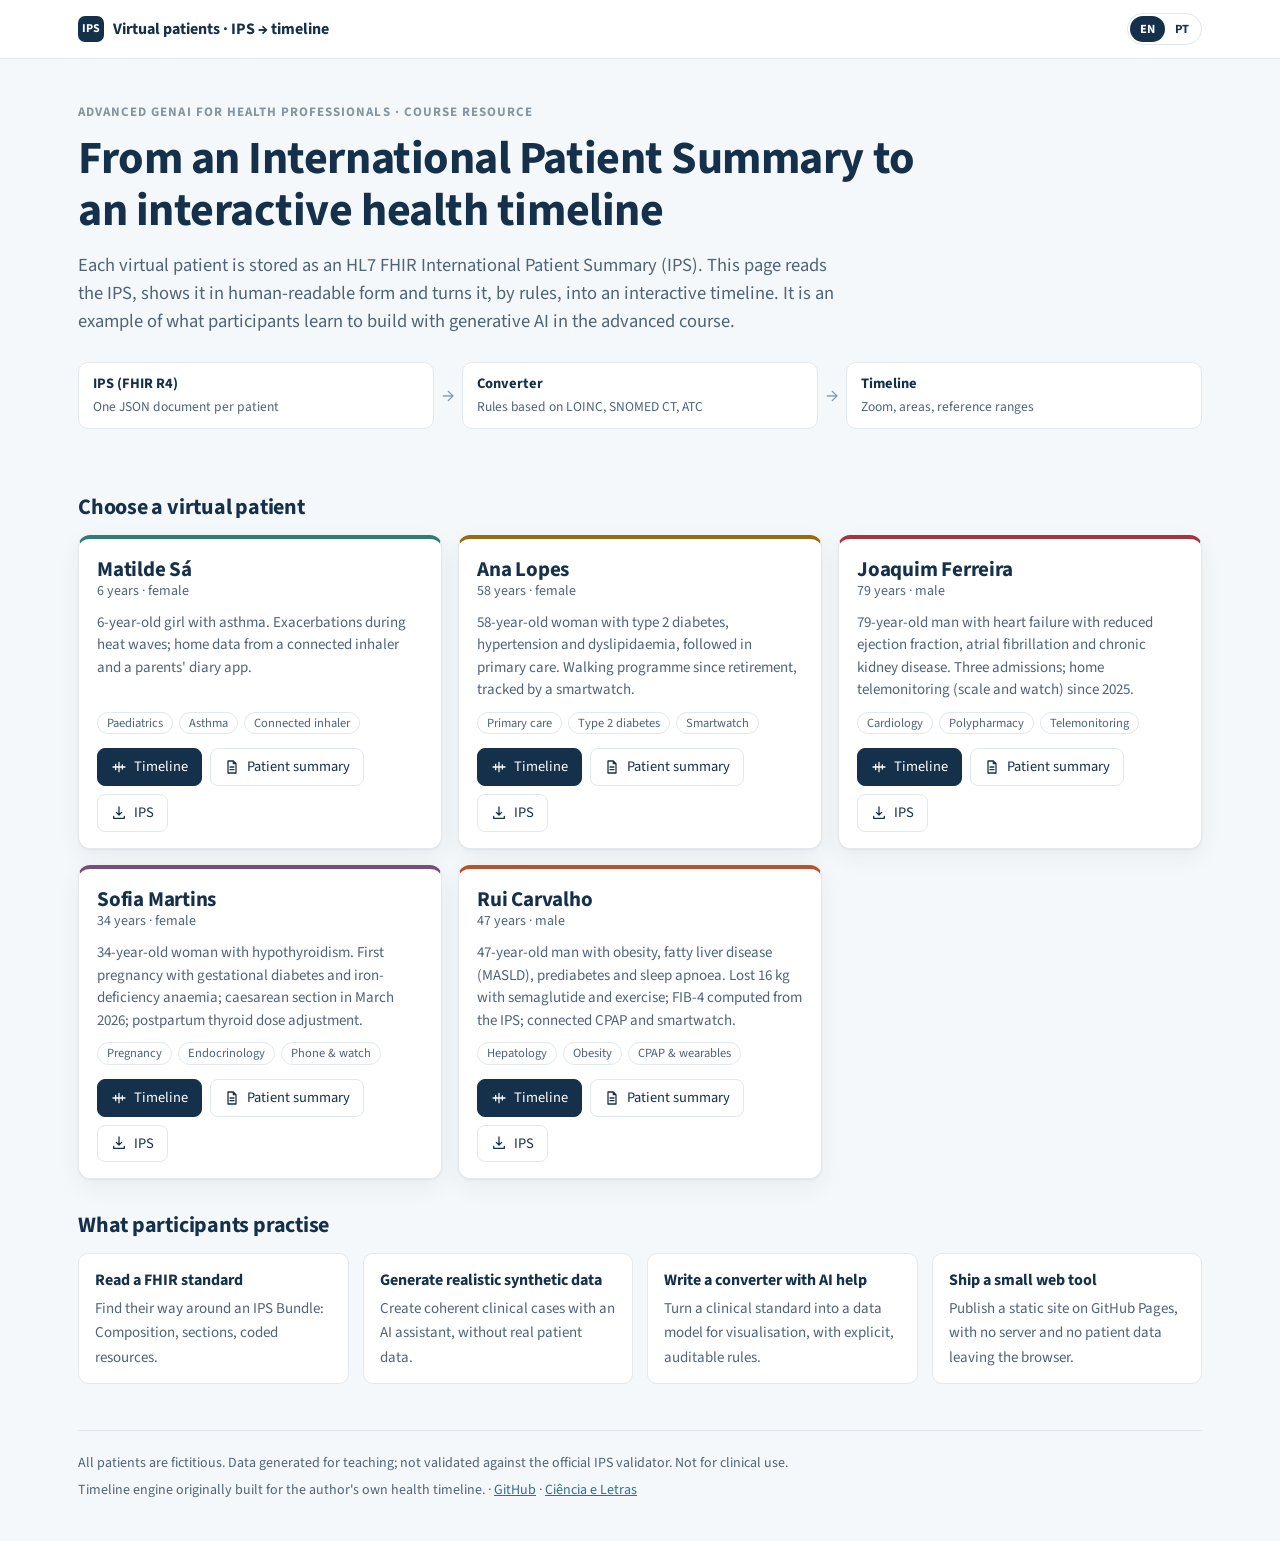
==== index.html @ 8f0e1347 "Virtual patients: IPS (FHIR R4) to interactive health timeline Five fictitious patients stored as In" ====
<!DOCTYPE html>
<html lang="en">
<head>
<meta charset="utf-8">
<meta name="viewport" content="width=device-width, initial-scale=1">
<title>Virtual patients · IPS → timeline</title>
<meta name="description" content="Virtual patients stored as HL7 FHIR International Patient Summaries, shown as human-readable summaries and interactive health timelines. A resource of the Advanced GenAI course for health professionals.">
<link rel="preconnect" href="https://fonts.googleapis.com">
<link href="https://fonts.googleapis.com/css2?family=Source+Sans+3:wght@400;600;700&display=swap" rel="stylesheet">
<link rel="stylesheet" href="assets/app.css">
<link rel="icon" href="data:image/svg+xml,%3Csvg xmlns='http://www.w3.org/2000/svg' viewBox='0 0 32 32'%3E%3Crect width='32' height='32' rx='7' fill='%2314304A'/%3E%3Cpath d='M5 16h22M10 11v10M16 8v16M22 12v8' stroke='white' stroke-width='2.4' stroke-linecap='round'/%3E%3C/svg%3E">
</head>
<body>
<div class="top"><div class="wrap top-in">
  <a class="brand" href="./"><span class="dot">IPS</span><span class="t" data-t="brand">Virtual patients · IPS → timeline</span></a>
  <div class="lang" role="group" aria-label="Language"><button data-lang="en" aria-pressed="true">EN</button><button data-lang="pt" aria-pressed="false">PT</button></div>
</div></div>

<main class="wrap">
  <section class="hero">
    <div class="eyebrow" data-t="eyebrow"></div>
    <h1 data-t="h1"></h1>
    <p class="lead" data-t="lead"></p>
    <div class="pipeline" aria-hidden="true">
      <div class="step"><b data-t="s1"></b><span data-t="s1d"></span></div><div class="arrow">→</div>
      <div class="step"><b data-t="s2"></b><span data-t="s2d"></span></div><div class="arrow">→</div>
      <div class="step"><b data-t="s3"></b><span data-t="s3d"></span></div>
    </div>
  </section>

  <h2 class="sec" data-t="choose"></h2>
  <div class="grid" id="patients"><p class="muted" data-t="loading"></p></div>

  <h2 class="sec" data-t="learnH"></h2>
  <div class="learn">
    <div><b data-t="l1"></b><span data-t="l1d"></span></div>
    <div><b data-t="l2"></b><span data-t="l2d"></span></div>
    <div><b data-t="l3"></b><span data-t="l3d"></span></div>
    <div><b data-t="l4"></b><span data-t="l4d"></span></div>
  </div>

  <footer class="site">
    <p data-t="foot1"></p>
    <p><span data-t="foot2"></span> · <a href="https://github.com/ricardojccorreia/ips-timeline">GitHub</a> · <a href="https://ciencia-letras.github.io">Ciência e Letras</a></p>
  </footer>
</main>

<script src="assets/app.js"></script>
<script>
(function () {
  const { t, esc, I, lang } = APP;
  let list = [];
  function render() {
    const L = lang();
    document.getElementById("patients").innerHTML = list.map(p => {
      const c = p.card[L] || p.card.en;
      return `<article class="card" style="--acc:var(--c-${esc(p.accent)})">
        <div><h3>${esc(p.name)}</h3><div class="who">${p.age} ${t("years")} · ${t(p.gender)}</div></div>
        <p>${esc(c.summary)}</p>
        <div class="tags">${c.tags.map(x => `<span class="tag">${esc(x)}</span>`).join("")}</div>
        <div class="actions">
          <a class="btn primary" href="patient.html?id=${encodeURIComponent(p.id)}#timeline">${I.tl}${t("open")}</a>
          <a class="btn" href="patient.html?id=${encodeURIComponent(p.id)}#summary">${I.doc}${t("summary")}</a>
          <a class="btn" href="${esc(p.ips)}" download="${esc(p.id)}-ips.json" aria-label="${t("download")}: ${esc(p.name)}">${I.dl}IPS</a>
        </div></article>`;
    }).join("");
  }
  fetch("patients/index.json").then(r => r.json()).then(d => { list = d; render(); })
    .catch(() => { document.getElementById("patients").innerHTML = `<p class="flag">${t("err")}</p>`; });
  document.addEventListener("langchange", render);
})();
</script>
</body>
</html>
---- assets/app.css ----
/* Virtual patients · IPS → timeline. Same palette as the timeline engine. */
:root {
  --bg: #F5F8FA; --surface: #FFFFFF; --ink: #14304A; --ink2: #4E6478; --ink3: #8496A6;
  --grid: #E1E8EE; --band: #E2F1E8; --point: #2F6E8E; --alert: #B8205F; --ok: #1F7A4D;
  --accent: #2F6E8E; --code-bg: #0F1A24; --code-ink: #D6E2EC;
  --c-blue:#2F6E8E; --c-olive:#5B6B2E; --c-red:#A8323E; --c-ochre:#9A6A12; --c-purple:#6A4C93;
  --c-rust:#B5542C; --c-teal:#2E7D74; --c-green:#1F7A4D; --c-violet:#7A3E9D; --c-coral:#C0392B;
  --c-brown:#8C6D3F; --c-indigo:#3D5BA9; --c-plum:#7B4B7A; --c-slate:#5E6B78;
  --radius: 12px; --shadow: 0 1px 2px rgba(20,48,74,.06), 0 8px 24px rgba(20,48,74,.06);
  color-scheme: light;
}
@media (prefers-color-scheme: dark) {
  :root:not([data-theme="light"]) {
    --bg:#0F1A24; --surface:#152331; --ink:#E4ECF2; --ink2:#A7B8C6; --ink3:#6E8394;
    --grid:#22364A; --band:#183A2C; --point:#7DB7D6; --alert:#FF6FA5; --ok:#6FD39A; --accent:#7DB7D6; --code-bg:#0A131B;
    --c-blue:#7DB7D6; --c-olive:#A9BA6A; --c-red:#F07A84; --c-ochre:#E2B04F; --c-purple:#B59BE0;
    --c-rust:#F0946A; --c-teal:#6CCFC2; --c-green:#6FD39A; --c-violet:#C79BE8; --c-coral:#FF8A75;
    --c-brown:#D9B47A; --c-indigo:#8FA8F0; --c-plum:#D49AD2; --c-slate:#A9B6C2;
    --shadow: 0 1px 2px rgba(0,0,0,.3), 0 8px 24px rgba(0,0,0,.25); color-scheme: dark;
  }
}
* { box-sizing: border-box; }
html, body { margin: 0; background: var(--bg); color: var(--ink); }
body { font: 400 16px/1.5 "Source Sans 3", system-ui, -apple-system, "Segoe UI", Roboto, sans-serif; font-variant-numeric: tabular-nums; }
a { color: var(--point); }
h1, h2, h3 { margin: 0; line-height: 1.15; letter-spacing: -.01em; }
button, .btn { font: inherit; font-size: 14.5px; color: var(--ink); background: var(--surface); border: 1px solid var(--grid); border-radius: 8px;
  padding: 7px 13px; cursor: pointer; display: inline-flex; align-items: center; gap: 7px; text-decoration: none; white-space: nowrap; }
button:hover, .btn:hover { border-color: var(--ink3); }
.btn.primary { background: var(--ink); color: var(--surface); border-color: var(--ink); }
:focus-visible { outline: 2px solid var(--point); outline-offset: 2px; }
svg.i { width: 16px; height: 16px; fill: none; stroke: currentColor; stroke-width: 1.9; stroke-linecap: round; stroke-linejoin: round; flex-shrink: 0; }
.wrap { max-width: 1180px; margin: 0 auto; padding: 0 16px; }
@media (min-width: 720px) { .wrap { padding: 0 28px; } }
.muted { color: var(--ink2); }
.small { font-size: 13.5px; }

/* top bar */
.top { background: var(--surface); border-bottom: 1px solid var(--grid); position: sticky; top: 0; z-index: 30; }
.top-in { display: flex; align-items: center; gap: 14px; min-height: 58px; }
.brand { font-weight: 700; color: var(--ink); text-decoration: none; display: inline-flex; align-items: center; gap: 9px; min-width: 0; }
.brand .dot { width: 26px; height: 26px; border-radius: 7px; background: var(--ink); color: var(--surface); display: grid; place-items: center; font-size: 12px; flex-shrink: 0; }
.brand span.t { overflow: hidden; text-overflow: ellipsis; white-space: nowrap; }
.lang { margin-left: auto; display: inline-flex; border: 1px solid var(--grid); border-radius: 999px; padding: 2px; flex-shrink: 0; }
.lang button { border: 0; border-radius: 999px; padding: 4px 10px; font-size: 12.5px; font-weight: 700; background: transparent; }
.lang button[aria-pressed="true"] { background: var(--ink); color: var(--surface); }

/* home */
.hero { padding: 44px 0 26px; }
.eyebrow { font-size: 13px; font-weight: 700; letter-spacing: .08em; text-transform: uppercase; color: var(--ink3); margin-bottom: 10px; }
.hero h1 { font-size: clamp(30px, 4.6vw, 46px); max-width: 860px; }
.hero p.lead { font-size: 18.5px; color: var(--ink2); max-width: 760px; margin: 14px 0 0; }
.pipeline { display: flex; flex-wrap: wrap; align-items: stretch; gap: 8px; margin: 26px 0 6px; }
.pipeline .step { background: var(--surface); border: 1px solid var(--grid); border-radius: 10px; padding: 10px 14px; flex: 1 1 180px; }
.pipeline .step b { display: block; font-size: 14.5px; }
.pipeline .step span { font-size: 13.5px; color: var(--ink2); }
.pipeline .arrow { align-self: center; color: var(--ink3); font-size: 20px; }
@media (max-width: 720px) { .pipeline .arrow { display: none; } }
h2.sec { font-size: 22px; margin: 34px 0 14px; }
.grid { display: grid; grid-template-columns: repeat(auto-fill, minmax(300px, 1fr)); gap: 16px; }
.card { background: var(--surface); border: 1px solid var(--grid); border-radius: var(--radius); box-shadow: var(--shadow); padding: 18px 18px 16px;
  display: flex; flex-direction: column; gap: 10px; border-top: 4px solid var(--acc, var(--accent)); }
.card h3 { font-size: 21px; }
.card .who { font-size: 14px; color: var(--ink2); }
.card p { margin: 0; font-size: 15px; color: var(--ink2); flex: 1; }
.tags { display: flex; flex-wrap: wrap; gap: 6px; }
.tag { font-size: 12.5px; border: 1px solid var(--grid); border-radius: 999px; padding: 1px 9px; color: var(--ink2); }
.card .actions { display: flex; flex-wrap: wrap; gap: 8px; margin-top: 4px; }
.learn { display: grid; grid-template-columns: repeat(auto-fill, minmax(250px, 1fr)); gap: 14px; }
.learn div { background: var(--surface); border: 1px solid var(--grid); border-radius: 10px; padding: 14px 16px; }
.learn b { display: block; margin-bottom: 4px; }
.learn span { color: var(--ink2); font-size: 15px; }
footer.site { margin: 46px 0 0; padding: 22px 0 34px; border-top: 1px solid var(--grid); color: var(--ink2); font-size: 14px; }
footer.site p { margin: 0 0 6px; }

/* patient page */
.phead { display: flex; flex-wrap: wrap; align-items: center; gap: 10px 18px; padding: 14px 0 0; }
.phead h1 { font-size: 26px; }
.phead .meta { color: var(--ink2); font-size: 15px; }
.phead .tools { margin-left: auto; display: flex; gap: 8px; flex-wrap: wrap; }
.tabs { display: flex; gap: 2px; margin-top: 12px; overflow-x: auto; scrollbar-width: none; }
.tabs button { border: 0; border-bottom: 3px solid transparent; border-radius: 0; background: transparent; padding: 9px 14px; font-weight: 600; color: var(--ink2); }
.tabs button[aria-selected="true"] { color: var(--ink); border-bottom-color: var(--ink); }
.panel[hidden] { display: none; }
#tl-frame { display: block; width: 100%; border: 0; height: calc(100vh - 150px); min-height: 520px; background: var(--bg); }
.fict-note { background: var(--surface); border: 1px solid var(--alert); color: var(--alert); border-radius: 8px; padding: 2px 9px; font-size: 13px; font-weight: 600; }

/* IPS human-readable view */
.ips { padding: 18px 0 40px; display: grid; gap: 16px; }
.pcard { background: var(--surface); border: 1px solid var(--grid); border-radius: var(--radius); padding: 16px 18px; display: grid; grid-template-columns: repeat(auto-fill, minmax(140px, 1fr)); gap: 10px 20px; }
.pcard div b { display: block; font-size: 12.5px; text-transform: uppercase; letter-spacing: .06em; color: var(--ink3); font-weight: 700; }
.sect { background: var(--surface); border: 1px solid var(--grid); border-radius: var(--radius); overflow: hidden; }
.sect > header { display: flex; align-items: baseline; gap: 10px; flex-wrap: wrap; padding: 13px 18px; border-bottom: 1px solid var(--grid); }
.sect > header h2 { font-size: 18.5px; }
.sect > header .loinc { font-size: 12.5px; color: var(--ink3); }
.sect > header .n { margin-left: auto; font-size: 13px; color: var(--ink3); }
.tbl { width: 100%; border-collapse: collapse; font-size: 14.5px; }
.tbl th { text-align: left; font-size: 12.5px; text-transform: uppercase; letter-spacing: .05em; color: var(--ink3); font-weight: 700; padding: 8px 18px; background: var(--bg); }
.tbl td { padding: 9px 18px; border-top: 1px solid var(--grid); vertical-align: top; }
.tbl td.num { white-space: nowrap; }
.tbl .sub { color: var(--ink2); font-size: 13.5px; }
.scroll { overflow-x: auto; }
.code { display: inline-block; font: 600 11.5px/1.5 ui-monospace, SFMono-Regular, Menlo, monospace; border: 1px solid var(--grid); border-radius: 5px; padding: 0 5px; color: var(--ink2); margin: 2px 4px 0 0; white-space: nowrap; }
.flag { font-weight: 700; color: var(--alert); }
.ok { color: var(--ok); }
.spark { width: 90px; height: 24px; vertical-align: middle; }
@media (max-width: 640px) {
  .tbl th, .tbl td { padding: 8px 12px; }
  .hide-sm { display: none; }
  #tl-frame { height: calc(100vh - 190px); }
}

/* JSON / how-it-works */
.jsonbar { display: flex; flex-wrap: wrap; gap: 8px; align-items: center; padding: 16px 0 10px; }
pre.json { background: var(--code-bg); color: var(--code-ink); border-radius: var(--radius); padding: 16px 18px; overflow: auto; max-height: calc(100vh - 230px);
  font: 12.5px/1.55 ui-monospace, SFMono-Regular, Menlo, monospace; margin: 0 0 40px; }
pre.json .k { color: #8FC3E8; } pre.json .s { color: #B9DD9A; } pre.json .n { color: #F2C27A; } pre.json .b { color: #E59ACB; }
.how { padding: 18px 0 40px; display: grid; gap: 16px; max-width: 900px; }
.how .sect { padding: 16px 18px; }
.how ol, .how ul { margin: 8px 0 0; padding-left: 22px; }
.how li { margin: 4px 0; }
.how code { font: 13px ui-monospace, SFMono-Regular, Menlo, monospace; background: var(--bg); border: 1px solid var(--grid); border-radius: 4px; padding: 0 4px; }
.maptbl td:first-child { white-space: nowrap; font-family: ui-monospace, SFMono-Regular, Menlo, monospace; font-size: 13px; }
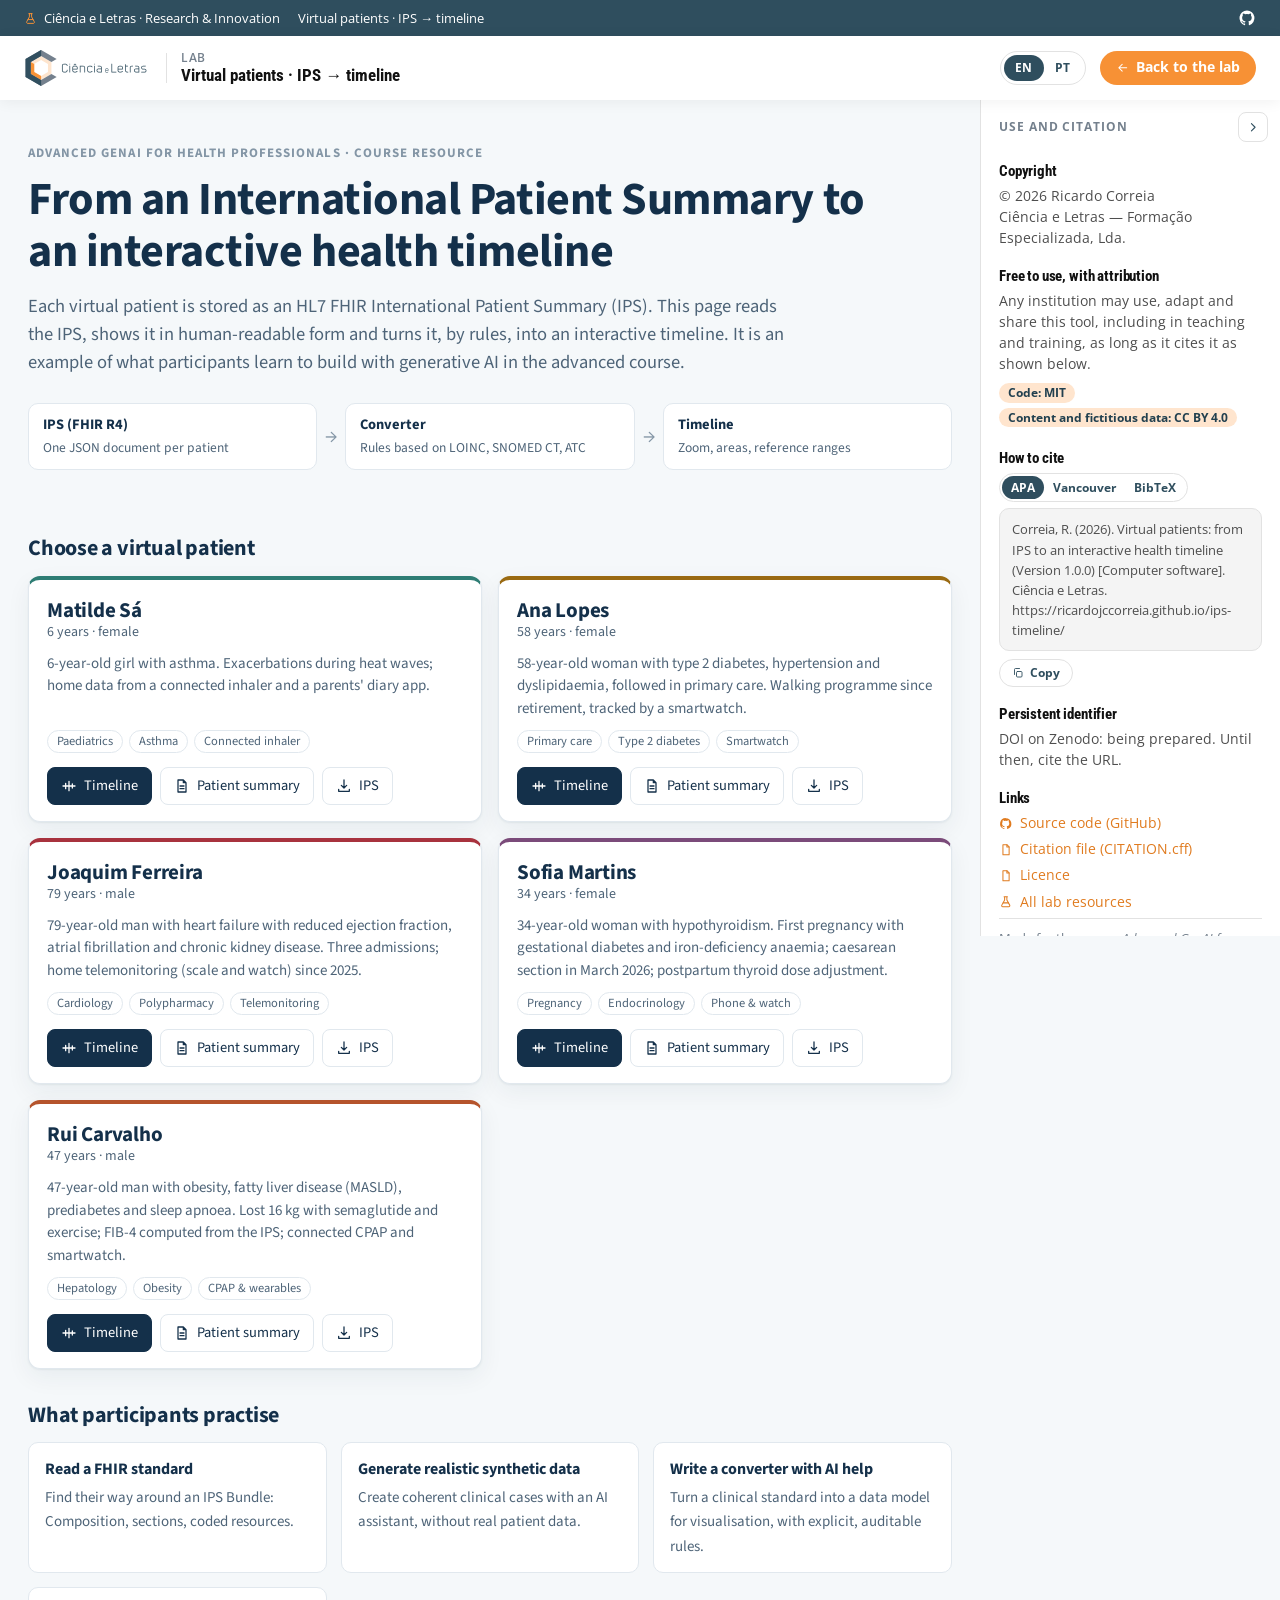
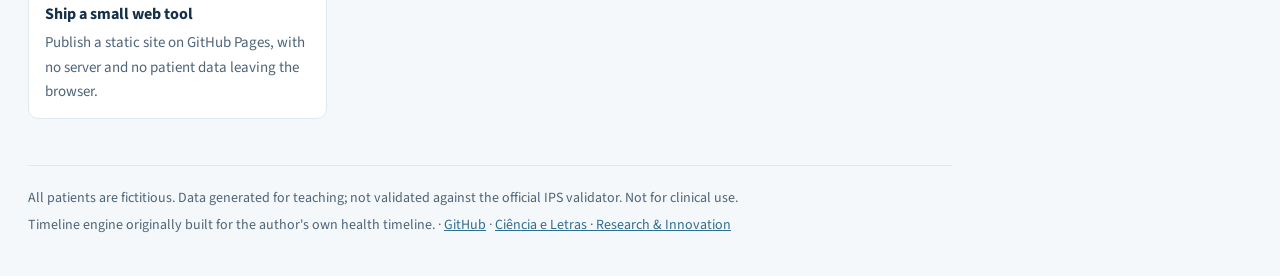
==== commit 9ad007c6: "CeL header with back-to-lab link, use and citation sidebar, citation metadata - Header in the style " ====
--- a/index.html
+++ b/index.html
@@ -6,15 +6,14 @@
 <title>Virtual patients · IPS → timeline</title>
 <meta name="description" content="Virtual patients stored as HL7 FHIR International Patient Summaries, shown as human-readable summaries and interactive health timelines. A resource of the Advanced GenAI course for health professionals.">
 <link rel="preconnect" href="https://fonts.googleapis.com">
-<link href="https://fonts.googleapis.com/css2?family=Source+Sans+3:wght@400;600;700&display=swap" rel="stylesheet">
+<link href="https://fonts.googleapis.com/css2?family=Source+Sans+3:wght@400;600;700&family=Open+Sans:wght@400;600;700&family=Roboto+Condensed:wght@600;700&display=swap" rel="stylesheet">
 <link rel="stylesheet" href="assets/app.css">
-<link rel="icon" href="data:image/svg+xml,%3Csvg xmlns='http://www.w3.org/2000/svg' viewBox='0 0 32 32'%3E%3Crect width='32' height='32' rx='7' fill='%2314304A'/%3E%3Cpath d='M5 16h22M10 11v10M16 8v16M22 12v8' stroke='white' stroke-width='2.4' stroke-linecap='round'/%3E%3C/svg%3E">
+<link rel="stylesheet" href="assets/cel/cel-chrome.css">
+<link rel="icon" href="assets/cel/cel-logo-cores-icon.svg" type="image/svg+xml">
 </head>
 <body>
-<div class="top"><div class="wrap top-in">
-  <a class="brand" href="./"><span class="dot">IPS</span><span class="t" data-t="brand">Virtual patients · IPS → timeline</span></a>
-  <div class="lang" role="group" aria-label="Language"><button data-lang="en" aria-pressed="true">EN</button><button data-lang="pt" aria-pressed="false">PT</button></div>
-</div></div>
+<header id="cel-header"></header>
+<div class="cel-layout"><div class="cel-main">
 
 <main class="wrap">
   <section class="hero">
@@ -41,11 +40,15 @@
 
   <footer class="site">
     <p data-t="foot1"></p>
-    <p><span data-t="foot2"></span> · <a href="https://github.com/ricardojccorreia/ips-timeline">GitHub</a> · <a href="https://ciencia-letras.github.io">Ciência e Letras</a></p>
+    <p><span data-t="foot2"></span> · <a href="https://github.com/ricardojccorreia/ips-timeline">GitHub</a> · <a href="https://ciencia-letras.github.io">Ciência e Letras · Research &amp; Innovation</a></p>
   </footer>
 </main>
 
+</div><aside id="cel-aside"></aside></div>
+
+<script src="assets/cel/tool.js"></script>
 <script src="assets/app.js"></script>
+<script src="assets/cel/cel-chrome.js"></script>
 <script>
 (function () {
   const { t, esc, I, lang } = APP;
--- a/assets/app.css
+++ b/assets/app.css
@@ -121,3 +121,9 @@
 .how li { margin: 4px 0; }
 .how code { font: 13px ui-monospace, SFMono-Regular, Menlo, monospace; background: var(--bg); border: 1px solid var(--grid); border-radius: 4px; padding: 0 4px; }
 .maptbl td:first-child { white-space: nowrap; font-family: ui-monospace, SFMono-Regular, Menlo, monospace; font-size: 13px; }
+
+/* inside the CeL layout */
+.backlink { display: inline-flex; align-items: center; gap: 4px; margin-top: 14px; font-size: 14.5px; font-weight: 600; color: var(--ink2); text-decoration: none; }
+.backlink:hover { color: var(--ink); }
+.cel-main #tl-frame { height: calc(100vh - 64px - 132px); }
+.cel-main .wrap { max-width: 1180px; }
--- a/assets/cel/cel-chrome.css
+++ b/assets/cel/cel-chrome.css
@@ -0,0 +1,87 @@
+/* Ciência e Letras chrome for lab tools: header (same line as ciencia-letras.github.io) + copyright/citation sidebar.
+ * Drop-in: needs <header id="cel-header"></header> and <div class="cel-layout"><div class="cel-main">…</div><aside id="cel-aside"></aside></div>. */
+:root {
+  --cel-navy: #2F4E5E; --cel-navy-dark: #22404f; --cel-orange: #F79135; --cel-orange-dark: #e07b1f; --cel-peach: #FFE5CE;
+  --cel-text: #4e4e4e; --cel-line: #e2e2e2; --cel-bg-alt: #f4f4f4; --cel-aside-w: 300px;
+  --cel-title: 'Roboto Condensed', 'Segoe UI', Arial, sans-serif; --cel-body: 'Open Sans', Calibri, Arial, sans-serif;
+}
+.cel-chrome svg { width: 1em; height: 1em; fill: none; stroke: currentColor; stroke-width: 1.8; stroke-linecap: round; stroke-linejoin: round; flex-shrink: 0; }
+.cel-chrome svg.fill { fill: currentColor; stroke: none; }
+.cel-chrome a { text-decoration: none; }
+.cel-chrome :focus-visible { outline: 3px solid var(--cel-orange); outline-offset: 2px; border-radius: 4px; }
+
+/* top bar */
+.cel-topbar { background: var(--cel-navy); color: #fff; font: 400 13px/1 var(--cel-body); }
+.cel-topbar .cel-wrap { display: flex; align-items: center; gap: 18px; min-height: 36px; }
+.cel-topbar a { color: #fff; display: inline-flex; align-items: center; gap: 7px; min-width: 0; }
+.cel-topbar a:hover span { text-decoration: underline; }
+.cel-topbar svg { color: var(--cel-orange); }
+.cel-topbar .cel-gh { margin-left: auto; }
+.cel-topbar .cel-gh svg { color: #fff; width: 18px; height: 18px; }
+.cel-wrap { width: 100%; max-width: 1440px; margin: 0 auto; padding: 0 16px; }
+@media (min-width: 720px) { .cel-wrap { padding: 0 24px; } }
+
+/* header */
+#cel-header { display: contents; }
+.cel-header { position: sticky; top: 0; z-index: 50; background: #fff; box-shadow: 0 2px 14px rgba(0, 0, 0, .06); font-family: var(--cel-body); }
+.cel-header .cel-wrap { display: flex; align-items: center; gap: 18px; min-height: 64px; }
+.cel-brand { display: inline-flex; align-items: center; gap: 14px; min-width: 0; color: #111; }
+.cel-brand img { display: block; height: 38px; width: auto; }
+.cel-brand .cel-sep { width: 1px; height: 30px; background: var(--cel-line); flex-shrink: 0; }
+.cel-brand .cel-tool { font: 700 17px/1.15 var(--cel-title); color: #111; white-space: nowrap; overflow: hidden; text-overflow: ellipsis; }
+.cel-brand .cel-tool small { display: block; font: 600 11.5px/1.3 var(--cel-body); color: #74808D; letter-spacing: .04em; text-transform: uppercase; }
+.cel-nav { margin-left: auto; display: flex; align-items: center; gap: 14px; }
+.cel-back { display: inline-flex; align-items: center; gap: 7px; background: var(--cel-orange); color: #fff; font: 700 13.5px/1 var(--cel-body);
+  padding: 10px 16px; border-radius: 999px; white-space: nowrap; transition: background .15s; }
+.cel-back:hover { background: var(--cel-orange-dark); }
+.cel-lang { display: inline-flex; border: 1px solid var(--cel-line); border-radius: 999px; padding: 3px; }
+.cel-lang button { font: 700 12px/1 var(--cel-body); letter-spacing: .5px; color: var(--cel-navy); background: transparent; border: 0; padding: 7px 11px; border-radius: 999px; cursor: pointer; }
+.cel-lang button:hover { background: var(--cel-bg-alt); }
+.cel-lang button[aria-pressed="true"] { background: var(--cel-navy); color: #fff; }
+@media (max-width: 900px) { .cel-brand img.cel-logo-h { display: none; } .cel-brand img.cel-logo-i { display: block !important; height: 34px; } }
+@media (max-width: 640px) { .cel-back span { display: none; } .cel-back { padding: 9px 11px; } .cel-brand .cel-tool small { display: none; } .cel-topbar .cel-hide-sm { display: none; } }
+
+/* layout with right sidebar */
+.cel-layout { display: grid; grid-template-columns: minmax(0, 1fr) var(--cel-aside-w); align-items: start; }
+.cel-layout.cel-collapsed { grid-template-columns: minmax(0, 1fr) 46px; }
+.cel-main { min-width: 0; }
+.cel-aside { position: sticky; top: 64px; height: calc(100vh - 64px); overflow-y: auto; background: #fff; border-left: 1px solid var(--cel-line);
+  font: 400 13.5px/1.55 var(--cel-body); color: var(--cel-text); }
+.cel-aside-in { padding: 16px 18px 28px; }
+.cel-aside h2 { font: 700 15px/1.2 var(--cel-title); color: #111; margin: 18px 0 6px; text-transform: none; }
+.cel-aside h2:first-of-type { margin-top: 4px; }
+.cel-aside p { margin: 0 0 8px; }
+.cel-aside a { color: var(--cel-orange-dark); }
+.cel-aside a:hover { text-decoration: underline; }
+.cel-aside-head { display: flex; align-items: center; justify-content: space-between; gap: 8px; padding: 12px 12px 0 18px; }
+.cel-aside-head span { font: 700 11.5px/1 var(--cel-body); letter-spacing: .08em; text-transform: uppercase; color: #74808D; }
+.cel-toggle { border: 1px solid var(--cel-line); background: #fff; border-radius: 8px; width: 30px; height: 30px; display: grid; place-items: center; cursor: pointer; color: var(--cel-navy); padding: 0; }
+.cel-toggle:hover { background: var(--cel-bg-alt); }
+.cel-collapsed .cel-aside-in, .cel-collapsed .cel-aside-head span { display: none; }
+.cel-collapsed .cel-aside-head { flex-direction: column; padding: 10px 7px; }
+.cel-rail { display: none; writing-mode: vertical-rl; transform: rotate(180deg); font: 700 12px/1 var(--cel-body); letter-spacing: .08em; text-transform: uppercase; color: var(--cel-navy);
+  margin: 14px auto 0; background: none; border: 0; cursor: pointer; padding: 0; }
+.cel-collapsed .cel-rail { display: block; }
+.cel-pill { display: inline-block; font: 700 11.5px/1.5 var(--cel-body); border-radius: 999px; padding: 1px 9px; margin: 0 4px 4px 0; background: var(--cel-peach); color: var(--cel-navy-dark); }
+.cel-cite { background: var(--cel-bg-alt); border: 1px solid var(--cel-line); border-radius: 10px; padding: 10px 12px; font-size: 13px; word-break: break-word; white-space: pre-wrap; margin: 6px 0 8px; }
+.cel-cite.mono { font: 12px/1.5 ui-monospace, SFMono-Regular, Menlo, monospace; }
+.cel-fmt { display: inline-flex; border: 1px solid var(--cel-line); border-radius: 999px; padding: 2px; }
+.cel-fmt button { font: 700 11.5px/1 var(--cel-body); border: 0; background: transparent; padding: 6px 9px; border-radius: 999px; color: var(--cel-navy); cursor: pointer; }
+.cel-fmt button[aria-pressed="true"] { background: var(--cel-navy); color: #fff; }
+.cel-copy { display: inline-flex; align-items: center; gap: 6px; border: 1px solid var(--cel-line); background: #fff; color: var(--cel-navy); border-radius: 999px; font: 700 12px/1 var(--cel-body); padding: 7px 12px; cursor: pointer; }
+.cel-copy:hover { background: var(--cel-bg-alt); }
+.cel-links { list-style: none; padding: 0; margin: 4px 0 0; }
+.cel-links li { margin: 3px 0; }
+.cel-links a { display: inline-flex; align-items: center; gap: 7px; }
+.cel-doi { display: inline-flex; border-radius: 5px; overflow: hidden; font: 700 11.5px/1.7 var(--cel-body); }
+.cel-doi b { background: #555; color: #fff; padding: 0 7px; } .cel-doi span { background: #0a7bbc; color: #fff; padding: 0 7px; }
+.cel-note { font-size: 12.5px; color: #74808D; border-top: 1px solid var(--cel-line); padding-top: 10px; margin-top: 16px; }
+@media (max-width: 1100px) {
+  .cel-layout, .cel-layout.cel-collapsed { grid-template-columns: minmax(0, 1fr); }
+  .cel-aside { position: static; height: auto; border-left: 0; border-top: 1px solid var(--cel-line); }
+  .cel-aside-in { max-width: 760px; }
+  .cel-toggle, .cel-rail { display: none !important; }
+  .cel-collapsed .cel-aside-in, .cel-collapsed .cel-aside-head span { display: block; }
+  .cel-collapsed .cel-aside-head { flex-direction: row; padding: 12px 12px 0 18px; }
+}
+@media print { .cel-topbar, .cel-header, .cel-toggle { display: none; } .cel-layout { display: block; } .cel-aside { position: static; height: auto; } }
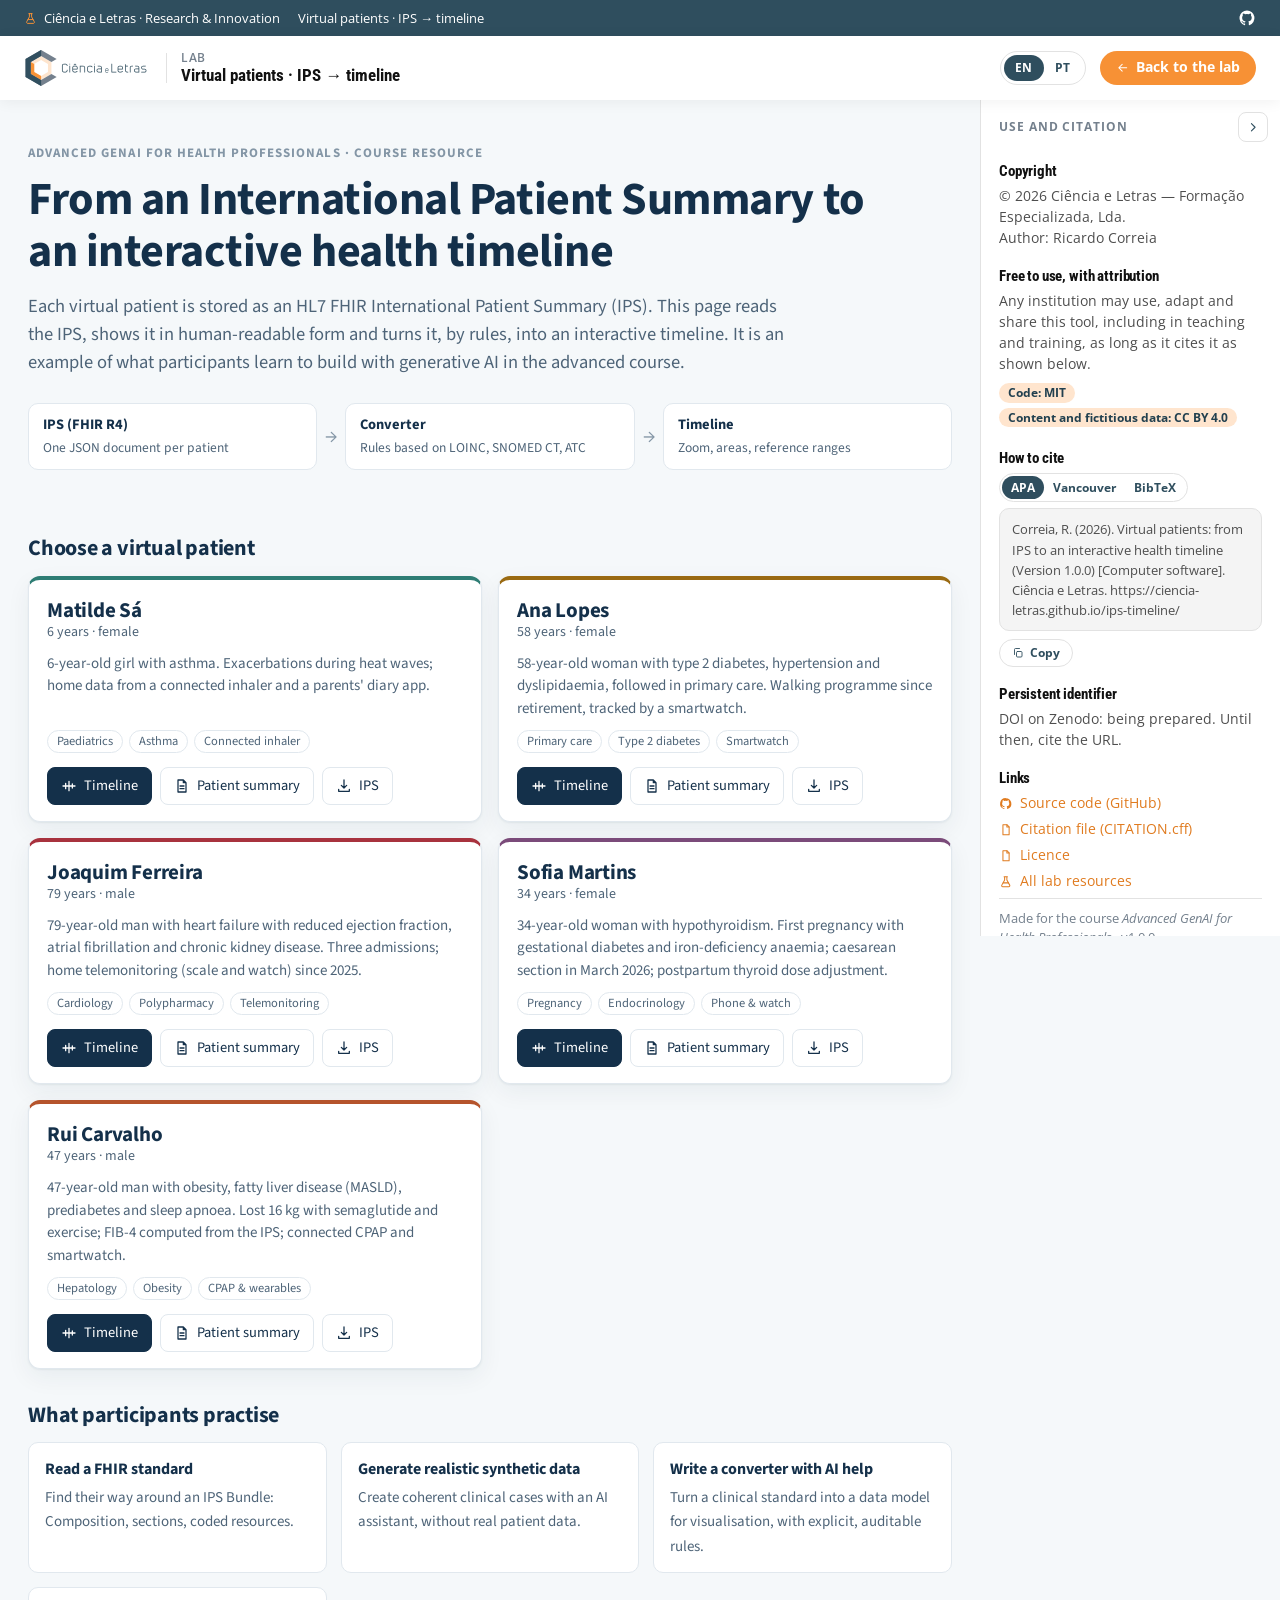
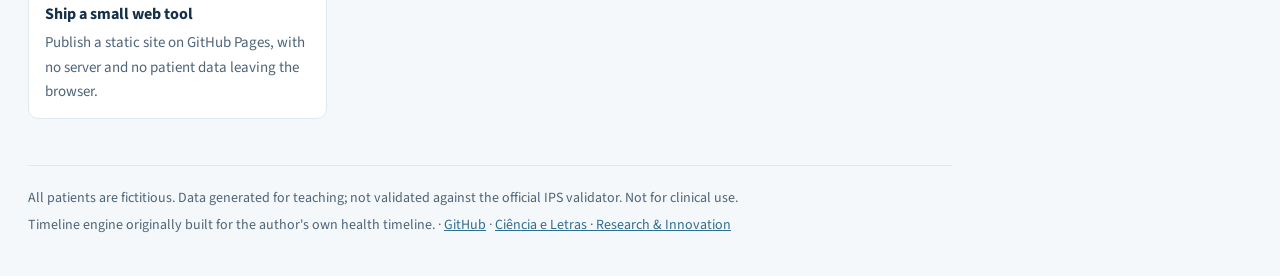
==== commit db7f5879: "Copyright to Ciência e Letras; move to the ciencia-letras organisation - Rights holder: Ciência e Le" ====
--- a/index.html
+++ b/index.html
@@ -40,7 +40,7 @@
 
   <footer class="site">
     <p data-t="foot1"></p>
-    <p><span data-t="foot2"></span> · <a href="https://github.com/ricardojccorreia/ips-timeline">GitHub</a> · <a href="https://ciencia-letras.github.io">Ciência e Letras · Research &amp; Innovation</a></p>
+    <p><span data-t="foot2"></span> · <a href="https://github.com/ciencia-letras/ips-timeline">GitHub</a> · <a href="https://ciencia-letras.github.io">Ciência e Letras · Research &amp; Innovation</a></p>
   </footer>
 </main>
 
